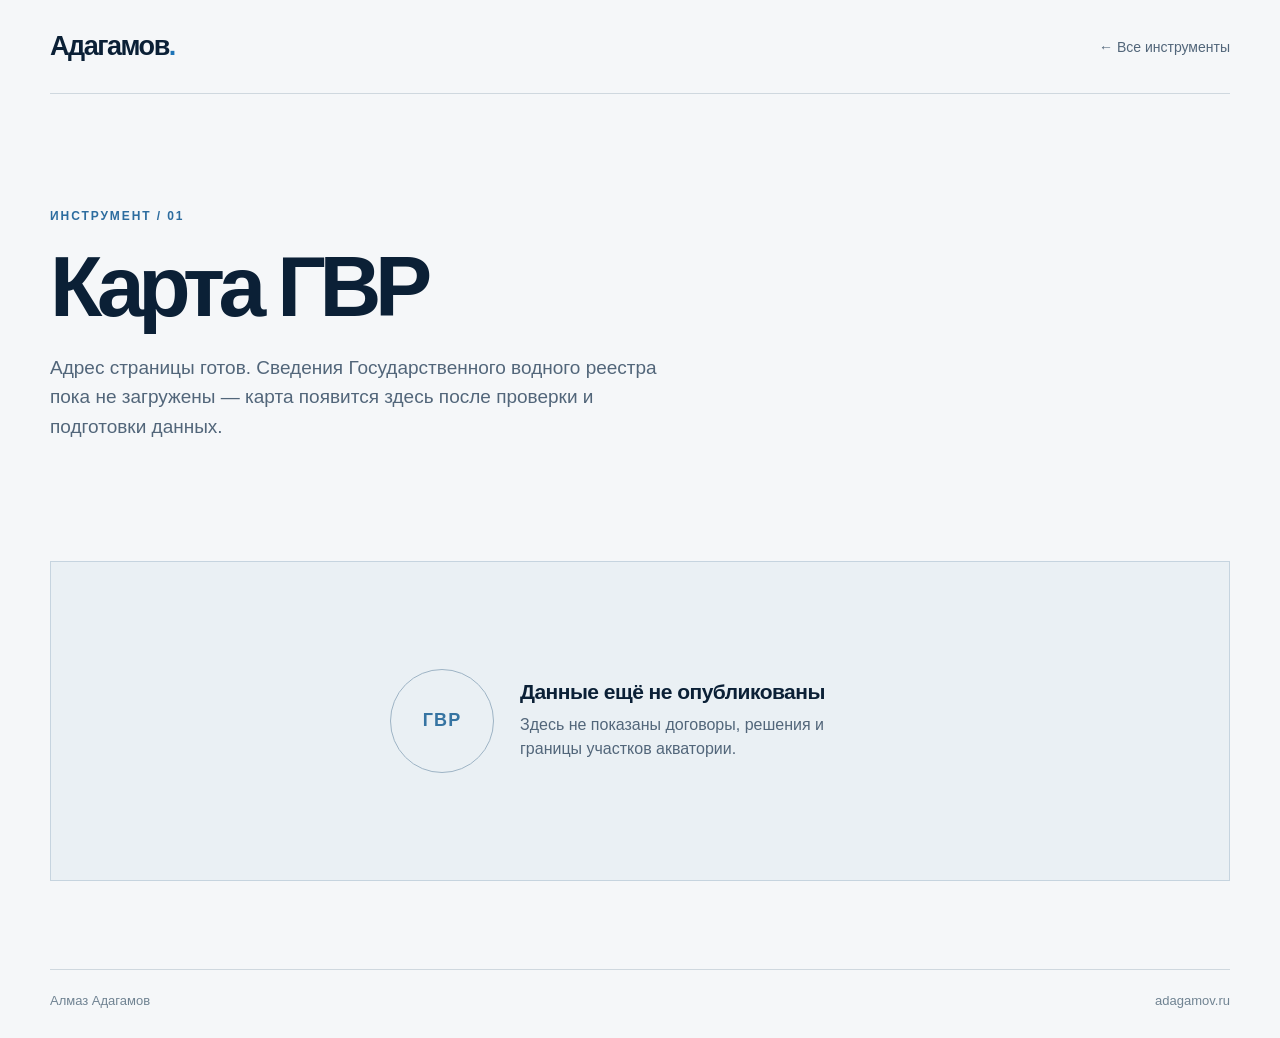
==== karta-gvr/index.html @ 08749fe2 "Add karta-gvr/index.html for public site" ====
<!doctype html>
<html lang="ru">
  <head>
    <meta charset="utf-8">
    <meta name="viewport" content="width=device-width, initial-scale=1">
    <meta name="theme-color" content="#0b2036">
    <meta name="description" content="Карта ГВР — пространство для отображения сведений Государственного водного реестра.">
    <title>Карта ГВР — Алмаз Адагамов</title>
    <link rel="stylesheet" href="/assets/site.css">
  </head>
  <body>
    <header class="header shell">
      <a class="brand" href="/" aria-label="Алмаз Адагамов — главная">Адагамов<span class="brand-dot">.</span></a>
      <a class="back" href="/">← Все инструменты</a>
    </header>
    <main class="shell main page-main">
      <div class="eyebrow">Инструмент / 01</div>
      <h1>Карта ГВР</h1>
      <p class="intro">Адрес страницы готов. Сведения Государственного водного реестра пока не загружены — карта появится здесь после проверки и подготовки данных.</p>
      <div class="empty-state" role="status">
        <span class="empty-mark" aria-hidden="true">ГВР</span>
        <div><strong>Данные ещё не опубликованы</strong><p>Здесь не показаны договоры, решения и границы участков акватории.</p></div>
      </div>
    </main>
    <footer class="footer shell"><span>Алмаз Адагамов</span><span>adagamov.ru</span></footer>
  </body>
</html>
---- assets/site.css ----
:root{font-family:Arial,Helvetica,sans-serif;color:#0b2036;background:#f5f7f9;font-synthesis:none}*{box-sizing:border-box}body{margin:0;min-height:100vh;display:flex;flex-direction:column}a{color:inherit}.shell{width:min(1180px,calc(100% - 48px));margin-inline:auto}.header{height:94px;display:flex;align-items:center;justify-content:space-between;border-bottom:1px solid #cfd8df}.brand{font-size:27px;font-weight:800;letter-spacing:-.055em;text-decoration:none}.brand-dot{color:#1d74b7}.header-note,.back{color:#52667a;font-size:14px}.back{text-decoration:none}.back:hover{text-decoration:underline}.main{flex:1;padding-top:clamp(72px,12vw,164px);padding-bottom:88px}.eyebrow{text-transform:uppercase;letter-spacing:.16em;font-size:12px;font-weight:700;color:#2c6c9f}h1{font-size:clamp(42px,6.7vw,88px);letter-spacing:-.075em;line-height:1.02;margin:20px 0 30px;font-weight:700;max-width:1000px}.intro{max-width:640px;color:#52667a;font-size:19px;line-height:1.55;margin:0}.projects{margin-top:clamp(90px,12vw,170px)}.section-head{display:flex;align-items:baseline;justify-content:space-between;border-bottom:1px solid #8999a7;padding-bottom:14px}.section-head h2{font-size:15px;margin:0;text-transform:uppercase;letter-spacing:.1em}.section-head span{font-size:13px;color:#6b7f90}.project{display:grid;grid-template-columns:64px minmax(0,1fr) 45px;gap:20px;padding:35px 0 39px;border-bottom:1px solid #cfd8df;text-decoration:none;transition:color .2s,border-color .2s}.project:hover,.project:focus-visible{color:#145d97;border-color:#145d97}.project-index{padding-top:8px;font-size:13px;color:#708392}.project-copy{display:grid;gap:10px}.project-copy strong{font-size:clamp(28px,3.5vw,44px);letter-spacing:-.05em}.project-copy small{font-size:15px;line-height:1.5;color:#52667a;font-weight:400;max-width:620px}.project-arrow{font-size:27px;text-align:right}.footer{border-top:1px solid #cfd8df;color:#708392;display:flex;justify-content:space-between;padding-block:23px 30px;font-size:13px}.page-main{padding-top:clamp(70px,9vw,120px)}.page-main h1{margin-bottom:22px}.empty-state{margin-top:clamp(70px,10vw,120px);min-height:320px;border:1px solid #c6d4df;background:#eaf0f4;display:flex;align-items:center;justify-content:center;gap:26px;padding:32px}.empty-mark{width:104px;height:104px;display:grid;place-items:center;border:1px solid #9eb4c5;border-radius:50%;color:#3674a2;letter-spacing:.06em;font-size:18px;font-weight:700}.empty-state strong{display:block;font-size:21px;letter-spacing:-.025em}.empty-state p{color:#52667a;font-size:16px;line-height:1.5;max-width:370px;margin:9px 0 0}@media(max-width:600px){.shell{width:min(100% - 32px,1180px)}.header{height:76px}.brand{font-size:24px}.header-note{display:none}.main{padding-top:75px}.intro{font-size:17px}.projects{margin-top:92px}.project{grid-template-columns:32px 1fr 24px;gap:10px;padding:26px 0}.project-copy small{font-size:14px}.empty-state{min-height:310px;flex-direction:column;align-items:flex-start;gap:21px}.empty-mark{width:76px;height:76px;font-size:15px}}
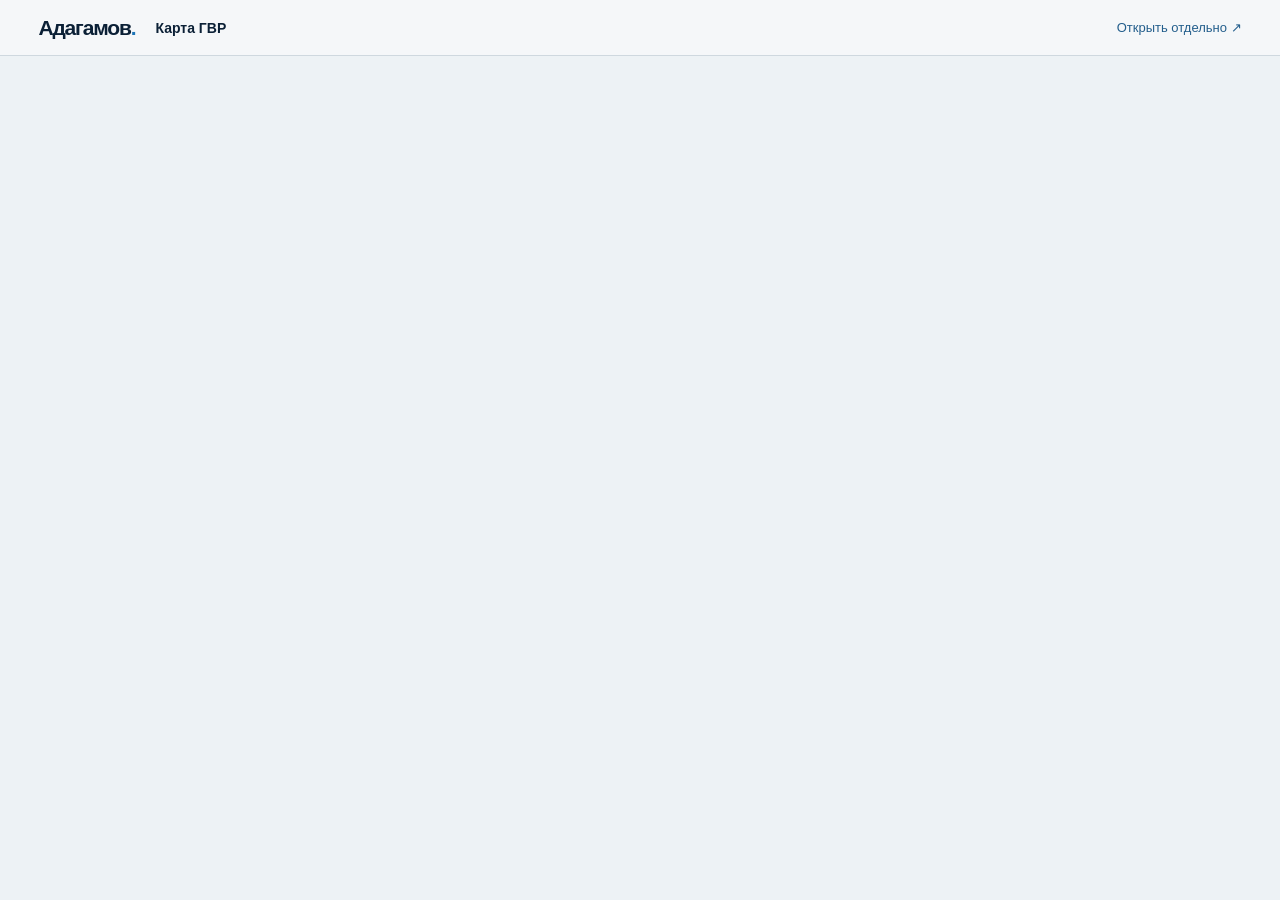
==== commit b2189f90: "Show the existing public GVR map at /karta-gvr/" ====
--- a/karta-gvr/index.html
+++ b/karta-gvr/index.html
@@ -1,27 +1,35 @@
 <!doctype html>
 <html lang="ru">
-  <head>
-    <meta charset="utf-8">
-    <meta name="viewport" content="width=device-width, initial-scale=1">
-    <meta name="theme-color" content="#0b2036">
-    <meta name="description" content="Карта ГВР — пространство для отображения сведений Государственного водного реестра.">
-    <title>Карта ГВР — Алмаз Адагамов</title>
-    <link rel="stylesheet" href="/assets/site.css">
-  </head>
-  <body>
-    <header class="header shell">
-      <a class="brand" href="/" aria-label="Алмаз Адагамов — главная">Адагамов<span class="brand-dot">.</span></a>
-      <a class="back" href="/">← Все инструменты</a>
-    </header>
-    <main class="shell main page-main">
-      <div class="eyebrow">Инструмент / 01</div>
-      <h1>Карта ГВР</h1>
-      <p class="intro">Адрес страницы готов. Сведения Государственного водного реестра пока не загружены — карта появится здесь после проверки и подготовки данных.</p>
-      <div class="empty-state" role="status">
-        <span class="empty-mark" aria-hidden="true">ГВР</span>
-        <div><strong>Данные ещё не опубликованы</strong><p>Здесь не показаны договоры, решения и границы участков акватории.</p></div>
-      </div>
-    </main>
-    <footer class="footer shell"><span>Алмаз Адагамов</span><span>adagamov.ru</span></footer>
-  </body>
+<head>
+  <meta charset="utf-8">
+  <meta name="viewport" content="width=device-width, initial-scale=1">
+  <meta name="theme-color" content="#0b2036">
+  <meta name="description" content="Интерактивная карта ГВР и торгов: поиск, фильтры и сведения о водных объектах. Даты снимков указаны внутри карты.">
+  <title>Карта ГВР — Алмаз Адагамов</title>
+  <style>
+    *{box-sizing:border-box}
+    html,body{margin:0;width:100%;height:100%;font-family:Arial,Helvetica,sans-serif;color:#0b2036}
+    body{display:flex;flex-direction:column;min-height:100dvh}
+    a{color:inherit}
+    .bar{height:56px;flex:none;display:flex;align-items:center;gap:20px;padding:0 clamp(16px,3vw,40px);border-bottom:1px solid #cfd8df;background:#f5f7f9}
+    .brand{font-size:21px;font-weight:800;letter-spacing:-.055em;text-decoration:none}
+    .brand span{color:#1d74b7}
+    .title{font-size:14px;font-weight:600;margin-right:auto}
+    .open{font-size:13px;text-decoration:none;color:#235e8c;white-space:nowrap}
+    .open:hover,.open:focus-visible{text-decoration:underline}
+    main{flex:1;min-height:0}
+    iframe{display:block;width:100%;height:100%;border:0;background:#edf2f5}
+    @media(max-width:520px){.bar{gap:12px;height:52px}.brand{font-size:18px}.title{font-size:13px}.open{font-size:12px}}
+  </style>
+</head>
+<body>
+  <header class="bar">
+    <a class="brand" href="/" aria-label="На главную adagamov.ru">Адагамов<span>.</span></a>
+    <span class="title">Карта ГВР</span>
+    <a class="open" href="https://water-area-check.almazadagamov1.chatgpt.site/" target="_blank" rel="noopener noreferrer">Открыть отдельно ↗</a>
+  </header>
+  <main>
+    <iframe src="https://water-area-check.almazadagamov1.chatgpt.site/" title="Интерактивная карта ГВР и торгов" loading="eager" allow="fullscreen"></iframe>
+  </main>
+</body>
 </html>
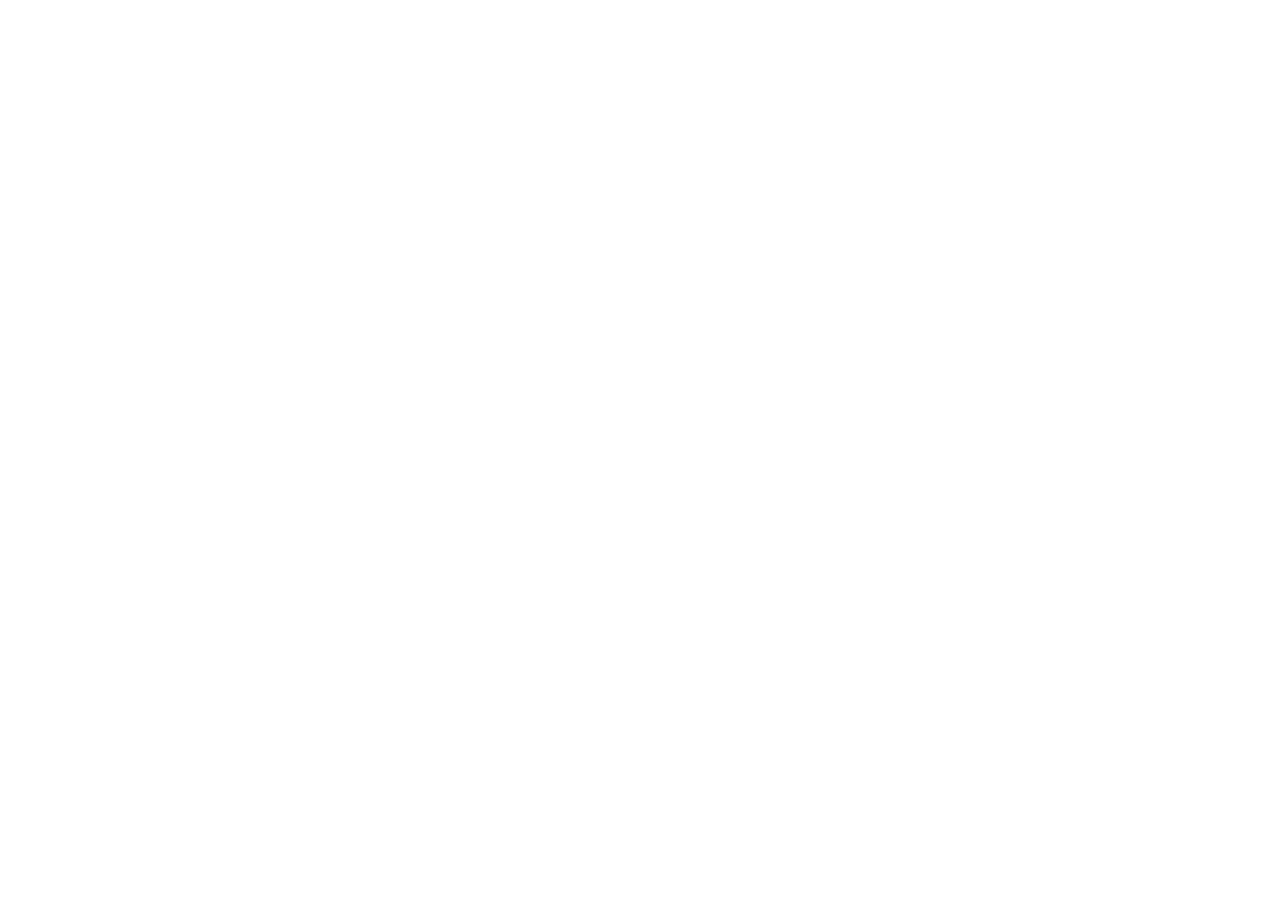
==== commit 8ed37de9: "Replace blocked map iframe with direct fallback redirect" ====
--- a/karta-gvr/index.html
+++ b/karta-gvr/index.html
@@ -3,33 +3,20 @@
 <head>
   <meta charset="utf-8">
   <meta name="viewport" content="width=device-width, initial-scale=1">
-  <meta name="theme-color" content="#0b2036">
-  <meta name="description" content="Интерактивная карта ГВР и торгов: поиск, фильтры и сведения о водных объектах. Даты снимков указаны внутри карты.">
+  <meta http-equiv="refresh" content="0;url=https://water-area-check.almazadagamov1.chatgpt.site/karta-gvr/">
+  <meta name="robots" content="noindex">
   <title>Карта ГВР — Алмаз Адагамов</title>
   <style>
-    *{box-sizing:border-box}
-    html,body{margin:0;width:100%;height:100%;font-family:Arial,Helvetica,sans-serif;color:#0b2036}
-    body{display:flex;flex-direction:column;min-height:100dvh}
-    a{color:inherit}
-    .bar{height:56px;flex:none;display:flex;align-items:center;gap:20px;padding:0 clamp(16px,3vw,40px);border-bottom:1px solid #cfd8df;background:#f5f7f9}
-    .brand{font-size:21px;font-weight:800;letter-spacing:-.055em;text-decoration:none}
-    .brand span{color:#1d74b7}
-    .title{font-size:14px;font-weight:600;margin-right:auto}
-    .open{font-size:13px;text-decoration:none;color:#235e8c;white-space:nowrap}
-    .open:hover,.open:focus-visible{text-decoration:underline}
-    main{flex:1;min-height:0}
-    iframe{display:block;width:100%;height:100%;border:0;background:#edf2f5}
-    @media(max-width:520px){.bar{gap:12px;height:52px}.brand{font-size:18px}.title{font-size:13px}.open{font-size:12px}}
+    body{margin:0;min-height:100vh;display:grid;place-items:center;background:#f5f7f9;color:#0b2036;font:18px/1.5 Arial,Helvetica,sans-serif}
+    main{max-width:540px;padding:32px}
+    h1{font-size:32px;line-height:1.15;margin:0 0 16px}
+    a{color:#145d97}
   </style>
 </head>
 <body>
-  <header class="bar">
-    <a class="brand" href="/" aria-label="На главную adagamov.ru">Адагамов<span>.</span></a>
-    <span class="title">Карта ГВР</span>
-    <a class="open" href="https://water-area-check.almazadagamov1.chatgpt.site/" target="_blank" rel="noopener noreferrer">Открыть отдельно ↗</a>
-  </header>
   <main>
-    <iframe src="https://water-area-check.almazadagamov1.chatgpt.site/" title="Интерактивная карта ГВР и торгов" loading="eager" allow="fullscreen"></iframe>
+    <h1>Карта ГВР переехала</h1>
+    <p>Если переход не произошёл автоматически, <a href="https://water-area-check.almazadagamov1.chatgpt.site/karta-gvr/">откройте карту напрямую</a>.</p>
   </main>
 </body>
 </html>
